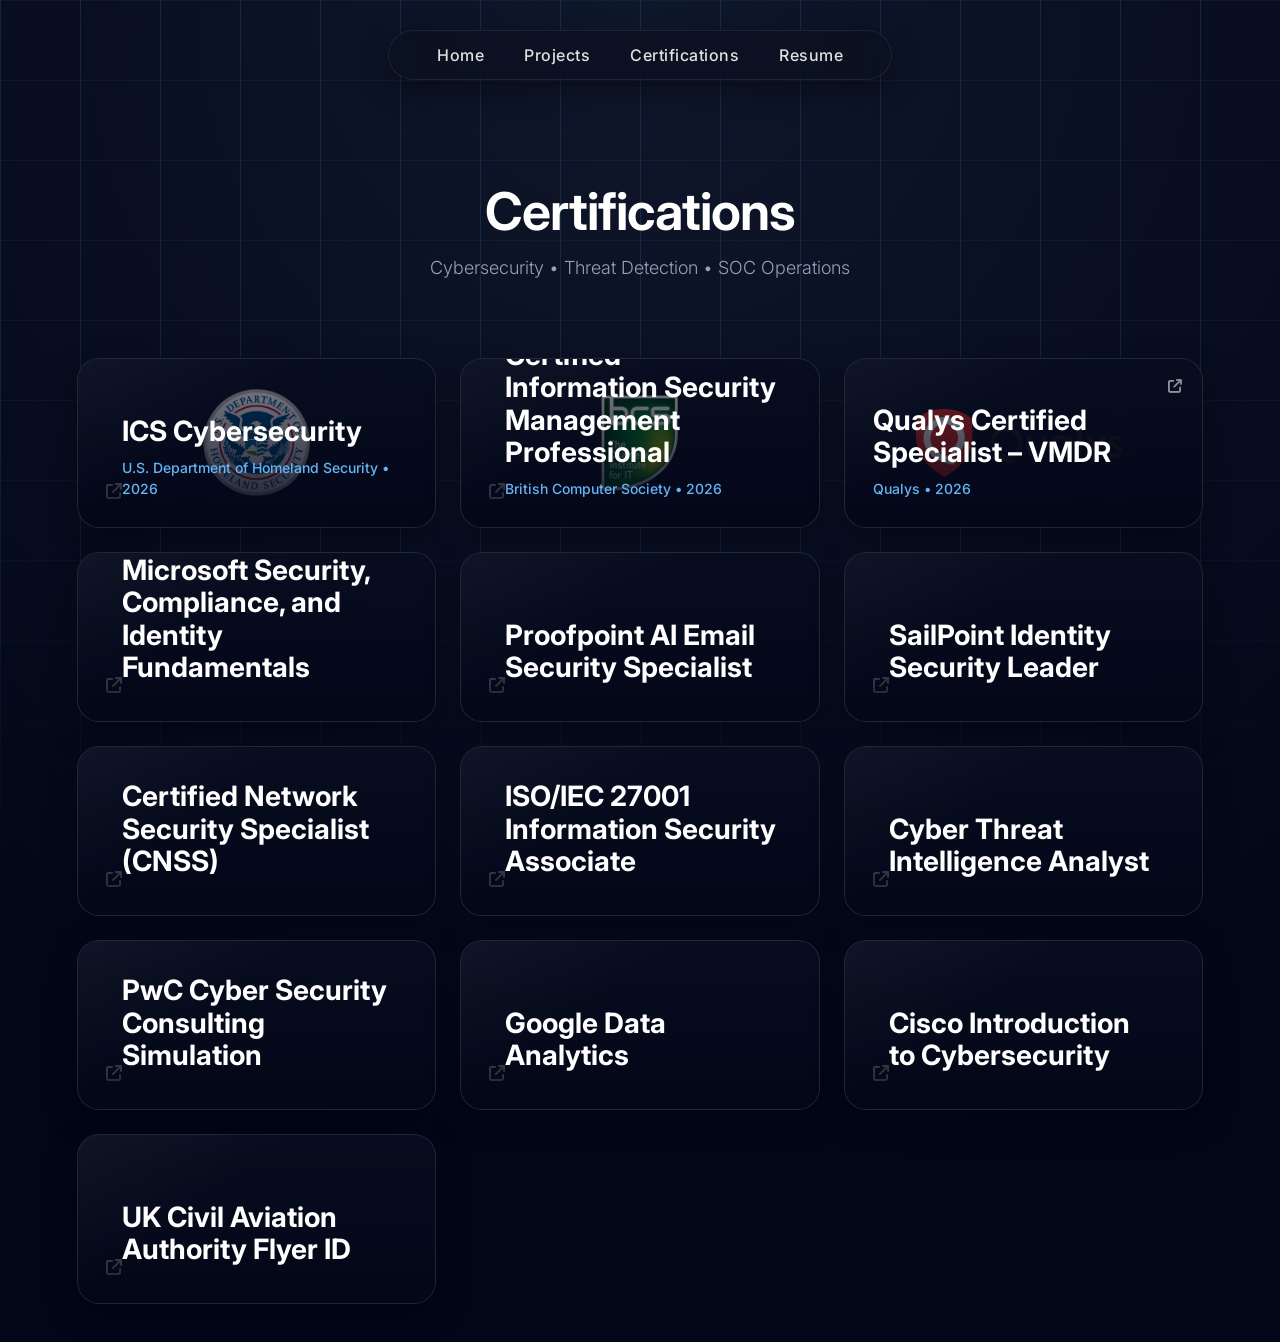
==== certifications.html @ 622c4295 "Fix background image for micro class" ====
<!DOCTYPE html>
<html lang="en">

<head>

<meta charset="utf-8">
<title>Certifications | Yatish W</title>

<meta name="viewport" content="width=device-width, initial-scale=1.0">

<!-- GOOGLE FONT -->
<link href="https://fonts.googleapis.com/css2?family=Inter:wght@300;400;500;600;700&display=swap" rel="stylesheet">

<!-- FONT AWESOME -->
<link rel="stylesheet" href="https://cdnjs.cloudflare.com/ajax/libs/font-awesome/6.5.0/css/all.min.css">

<style>

/* ================= RESET ================= */

*{
margin:0;
padding:0;
box-sizing:border-box;
font-family:'Inter',sans-serif;
}

body{

background:
radial-gradient(circle at top,#0f172a,#020617 80%);

color:white;

overflow-x:hidden;

min-height:100vh;

position:relative;
}

/* ================= GRID BACKGROUND ================= */

body::before{

content:"";

position:fixed;

top:0;
left:0;

width:100%;
height:100%;

background:

repeating-linear-gradient(
to right,
rgba(66,165,245,0.18) 0px,
rgba(66,165,245,0.18) 1px,
transparent 1px,
transparent 80px
),

repeating-linear-gradient(
to bottom,
rgba(66,165,245,0.08) 0px,
rgba(66,165,245,0.08) 1px,
transparent 1px,
transparent 80px
);

mask-image:
linear-gradient(
to bottom,
rgba(0,0,0,0.95),
rgba(0,0,0,0.75),
transparent
);

animation:gridMove 10s linear infinite;

z-index:-2;
}

@keyframes gridMove{

0%{
background-position:0 0;
}

100%{
background-position:0 80px;
}
}

/* ================= NAVBAR ================= */

.nav{
  position: fixed;
  top: 30px;
  left: 50%;
  transform: translateX(-50%);
  z-index: 100;

  background: rgba(10,15,30,0.6);
  padding: 14px 30px;
  border-radius: 40px;

  backdrop-filter: blur(12px);
  border: 1px solid rgba(255,255,255,0.08);

  box-shadow: 0 10px 30px rgba(0,0,0,0.4);
}

.nav a{
  margin: 0 18px;
  color: #e0e0e0;
  text-decoration: none;
  font-size: 16px;   /* 👈 bigger */
  font-weight: 500;
  letter-spacing: 0.5px;

  transition: 0.3s;
  position: relative;
}



.nav a::after{
  content:"";
  position:absolute;
  bottom:-6px;
  left:0;
  width:0%;
  height:2px;
  background:#42a5f5;
  transition:0.3s;
}

.nav a:hover::after{
  width:100%;
}

.nav a:hover{
  color:#ffffff;
}

/* ================= PAGE TITLE ================= */

.page-title{

padding-top:180px;

text-align:center;

position:relative;
z-index:2;
}

.page-title h1{

font-size:52px;

font-weight:650;

letter-spacing:-1px;

margin-bottom:14px;
}

.page-title p{

font-size:18px;

font-weight:300;

color:#94a3b8;
}

/* ================= FEATURED CERTIFICATIONS ================= */

.featured-certs{

width:88%;

margin:80px auto 38px;

display:grid;

grid-template-columns:
repeat(3,1fr);

gap:24px;

position:relative;
z-index:2;
}

.featured-cert{

position:relative;

height:170px;

padding:28px;

display:flex;
align-items:flex-end;

border-radius:22px;

overflow:hidden;

text-decoration:none;

color:white;

background-repeat:no-repeat;
background-position:center;
background-size:60%;

background-color:
rgba(15,23,42,0.82);

border:
1px solid rgba(255,255,255,0.08);

backdrop-filter:blur(12px);

transition:0.32s ease;

box-shadow:
0 10px 30px rgba(0,0,0,0.35);

isolation:isolate;
}

/* ================= FAINT LOGO OVERLAY ================= */

.featured-cert::before{
content:"";

position:absolute;
inset:0;

background:
linear-gradient(
180deg,
rgba(2,6,23,0.48) 0%,
rgba(2,6,23,0.72) 55%,
rgba(2,6,23,0.92) 100%
);

z-index:1;
}

/* ================= PREMIUM SURFACE ================= */

.featured-cert::after{

content:"";

position:absolute;

top:0;
left:0;

width:100%;
height:100%;

background:
linear-gradient(
145deg,
rgba(255,255,255,0.035),
transparent 38%
);

z-index:1;
}

/* ================= FEATURED CONTENT ================= */

.featured-content{

position:relative;

z-index:2;

max-width:90%;
}

.featured-content h3{

font-size:28px;

font-weight:700;

line-height:1.15;

margin-bottom:10px;

color:white;
}

.featured-content span{

font-size:14px;

font-weight:500;

color:#64b5f6;

line-height:1.5;
}

/* ================= FEATURED HOVER ================= */

.featured-cert:hover{

transform:
translateY(-4px);

border-color:
rgba(66,165,245,0.18);

box-shadow:
0 0 18px rgba(66,165,245,0.08),
0 16px 40px rgba(0,0,0,0.42);
}

.featured-cert:active{

transform:
translateY(-1px)
scale(0.992);

transition:0.08s;
}

/* ================= BACKGROUND LOGOS ================= */

.sc900{
background-image:url('images/Homeland-Security.png');
background-size:30%;
background-position:center;  
}

.cismp{
background-image:url('images/bcs.png');
background-size:30%;
background-position:center;
}

.proofpoint{
background-image:url('images/Qualys.png');

.micro{
background-image:url('images/microsoft-logo.svg');
background-size:30%;
background-position:center  
}




/* ================= HOVER ZOOM ================= */

.sc900:hover{
background-size:34%;
}

.cismp:hover{
background-size:34%;
}

.proofpoint:hover{
background-size:64%;
}




/* external link icon */

.cert-link{

position:absolute;

top:20px;
right:20px;

z-index:3;

font-size:14px;

color:
rgba(255,255,255,0.55);

transition:0.25s ease;
}

.featured-cert:hover .cert-link{

color:#90caf9;

transform:translate(2px,-2px);
}









  

  

/* ================= OTHER CERTIFICATIONS ================= */

.other-certs{

width:88%;

margin:0 auto 90px;

display:grid;

grid-template-columns:
repeat(3,1fr);

gap:16px;

position:relative;
z-index:2;
}

.mini-cert{

display:flex;
align-items:center;

gap:12px;

padding:18px;

border-radius:16px;

background:
rgba(255,255,255,0.04);

border:
1px solid rgba(255,255,255,0.08);

backdrop-filter:blur(8px);

transition:0.25s ease;

font-size:14px;
font-weight:550;

color:#dbeafe;
}

.mini-cert:hover{

transform:translateY(-2px);

border-color:
rgba(66,165,245,0.18);

background:
rgba(255,255,255,0.055);
}

.mini-cert i{

font-size:14px;

color:#64b5f6;
}





/* mini cert layout */

.mini-cert{

display:flex;
align-items:center;
justify-content:space-between;

text-decoration:none;
}

/* left side */

.mini-cert-left{

display:flex;
align-items:center;

gap:12px;
}

/* external icon */

.mini-link{

font-size:12px;

opacity:0.45;

transition:0.25s ease;

color:#94a3b8;
}

.mini-cert:hover .mini-link{

opacity:1;

transform:translate(2px,-2px);

color:#90caf9;
}





  

/* ================= FOOTER ================= */

footer{

text-align:center;

padding:50px 20px 60px;

color:#64748b;

font-size:15px;

position:relative;
z-index:2;
}

/* ================= SCROLLBAR ================= */

/* Chrome, Edge, Safari */
::-webkit-scrollbar{
width:12px;
}

::-webkit-scrollbar-track{
background:#020617;
}

::-webkit-scrollbar-thumb{
background:
linear-gradient(
180deg,
#1e3a8a,
#42a5f5
);

border-radius:20px;

border:2px solid #020617;

box-shadow:
0 0 10px rgba(66,165,245,0.35);
}

::-webkit-scrollbar-thumb:hover{
background:
linear-gradient(
180deg,
#42a5f5,
#90caf9
);

box-shadow:
0 0 14px rgba(66,165,245,0.6);
}

/* Firefox */
html{
scrollbar-width:thin;
scrollbar-color:#42a5f5 #020617;
}

/* ================= MOBILE ================= */

@media(max-width:768px){

.page-title{

padding-top:140px;

padding-left:20px;
padding-right:20px;
}

.page-title h1{

font-size:40px;

line-height:1.1;
}

.page-title p{

font-size:15px;

line-height:1.6;

margin-top:12px;
}

/* featured certs */

.featured-certs{

width:92%;

margin:55px auto 28px;

grid-template-columns:1fr;

gap:20px;
}

.featured-cert{

height:165px;

padding:24px;
}

.featured-content h3{

font-size:22px;

line-height:1.2;
}

.featured-content span{

font-size:14px;
}

/* mini certs */

.other-certs{

width:92%;

grid-template-columns:1fr;

gap:14px;

margin-bottom:70px;
}

.mini-cert{

padding:16px;

font-size:14px;
}

/* navbar */

.nav{

width:92%;

padding:14px 12px;

top:18px;

display:flex;

justify-content:center;

align-items:center;

flex-wrap:nowrap;

overflow-x:auto;

gap:2px;
}

.nav a{

font-size:14px;

margin:0 8px;

white-space:nowrap;
}
}

</style>





<script type="text/javascript">
    (function(c,l,a,r,i,t,y){
        c[a]=c[a]||function(){(c[a].q=c[a].q||[]).push(arguments)};
        t=l.createElement(r);t.async=1;t.src="https://www.clarity.ms/tag/"+i;
        y=l.getElementsByTagName(r)[0];y.parentNode.insertBefore(t,y);
    })(window, document, "clarity", "script", "xq33eeve80");
</script>







  

</head>

<body>

<!-- ================= NAVBAR ================= -->

<nav class="nav">

<a href="index.html">Home</a>
<a href="projects.html">Projects</a>
<a href="certifications.html">Certifications</a>
<a href="docs/Resume_Yatish1.pdf" target="_blank">Resume</a>

</nav>

<!-- ================= TITLE ================= -->

<div class="page-title">

<h1>Certifications</h1>

<p>
Cybersecurity • Threat Detection • SOC Operations
</p>

</div>

<!-- ================= FEATURED CERTIFICATIONS ================= -->

<div class="featured-certs">

<!-- SC-900 -->

<a href="docs/Homeland-Security.pdf" target="_blank" class="featured-cert sc900"
  
    target="_blank">

<i class="fa-solid fa-arrow-up-right-from-square cert-link"></i>

<div class="featured-content">

<h3>
ICS Cybersecurity
</h3>

<span>
U.S. Department of Homeland Security • 2026
</span>

</div>

</a>

<!-- CISMP -->

<a href="docs/Bcs cismp.pdf" target="_blank" class="featured-cert cismp">

 <i class="fa-solid fa-arrow-up-right-from-square cert-link"></i> 

<div class="featured-content">

<h3>
Certified Information Security Management Professional
</h3>

<span>
British Computer Society • 2026
</span>

</div>

</a>

<!-- Qualys -->

<a href="docs/Qualys Certificate.pdf" target="_blank" class="featured-cert proofpoint">

    <i class="fa-solid fa-arrow-up-right-from-square cert-link"></i> 

    <div class="featured-content">

        <h3>
            Qualys Certified Specialist – VMDR
        </h3>

        <span>
            Qualys • 2026
</span>

</div>

</a>



<!-- Microsoft -->
    <a href="https://www.credly.com/badges/bbd2a710-43c0-40e8-9e4b-80d437e04bd6/public_url" target="_blank" class="featured-cert micro">
        <i class="fa-solid fa-arrow-up-right-from-square cert-link"></i>
        <div class="featured-content">
            <h3>Microsoft Security, Compliance, and Identity Fundamentals</h3>
        </div>
    </a>

    <!-- Proofpoint -->
    <a href="https://www.credly.com/badges/b06499f8-d69c-4414-a559-46ba6478917c/public_url" target="_blank" class="featured-cert">
        <i class="fa-solid fa-arrow-up-right-from-square cert-link"></i>
        <div class="featured-content">
            <h3>Proofpoint AI Email Security Specialist</h3>
        </div>
    </a>

    <!-- SailPoint -->
    <a href="https://www.credly.com/badges/ff4d073c-ae84-4659-8900-928c54cfb451/public_url" target="_blank" class="featured-cert">
        <i class="fa-solid fa-arrow-up-right-from-square cert-link"></i>
        <div class="featured-content">
            <h3>SailPoint Identity Security Leader</h3>
        </div>
    </a>

    <!-- CNSS -->
    <a href="https://ondemand.defensityone.com/certificates/ri9jwr5vy1" target="_blank" class="featured-cert">
        <i class="fa-solid fa-arrow-up-right-from-square cert-link"></i>
        <div class="featured-content">
            <h3>Certified Network Security Specialist (CNSS)</h3>
        </div>
    </a>

    <!-- ISO -->
    <a href="https://www.skillfront.com/Badges/32497731755258" target="_blank" class="featured-cert">
        <i class="fa-solid fa-arrow-up-right-from-square cert-link"></i>
        <div class="featured-content">
            <h3>ISO/IEC 27001 Information Security Associate</h3>
        </div>
    </a>

    <!-- Arcx -->
    <a href="https://arcx.io/verify-certificate?id=b89d507d616e42e2e4e985c7f6fbc791b1961804&k=2d405b2c38d14100a7f5d690a34505da" target="_blank" class="featured-cert">
        <i class="fa-solid fa-arrow-up-right-from-square cert-link"></i>
        <div class="featured-content">
            <h3>Cyber Threat Intelligence Analyst</h3>
        </div>
    </a>

    <!-- PwC -->
    <a href="https://www.theforage.com/completion-certificates/CA4pBqsy4b4PdyaBP/4KqDALSkyRNPXjQGa_CA4pBqsy4b4PdyaBP_fCichwQGFxbxasX4z_1770498147057_completion_certificate.pdf" target="_blank" class="featured-cert">
        <i class="fa-solid fa-arrow-up-right-from-square cert-link"></i>
        <div class="featured-content">
            <h3>PwC Cyber Security Consulting Simulation</h3>
        </div>
    </a>

    <!-- Google -->
    <a href="https://www.coursera.org/account/accomplishments/certificate/AM7U6J5WQQ78" target="_blank" class="featured-cert">
        <i class="fa-solid fa-arrow-up-right-from-square cert-link"></i>
        <div class="featured-content">
            <h3>Google Data Analytics</h3>
        </div>
    </a>

    <!-- Cisco -->
    <a href="https://www.credly.com/badges/56678c86-3297-44b3-81d3-ac345a11e1e8/public_url" target="_blank" class="featured-cert">
        <i class="fa-solid fa-arrow-up-right-from-square cert-link"></i>
        <div class="featured-content">
            <h3>Cisco Introduction to Cybersecurity</h3>
        </div>
    </a>

    <!-- UK CAA -->
    <a href="docs/View user certificate _ UK Civil Aviation Authority.pdf" target="_blank" rel="noopener noreferrer" class="featured-cert">
        <i class="fa-solid fa-arrow-up-right-from-square cert-link"></i>
        <div class="featured-content">
            <h3>UK Civil Aviation Authority Flyer ID</h3>
        </div>
    </a>

</div>










  
</div>

<!-- ================= FOOTER ================= -->


</body>
</html>
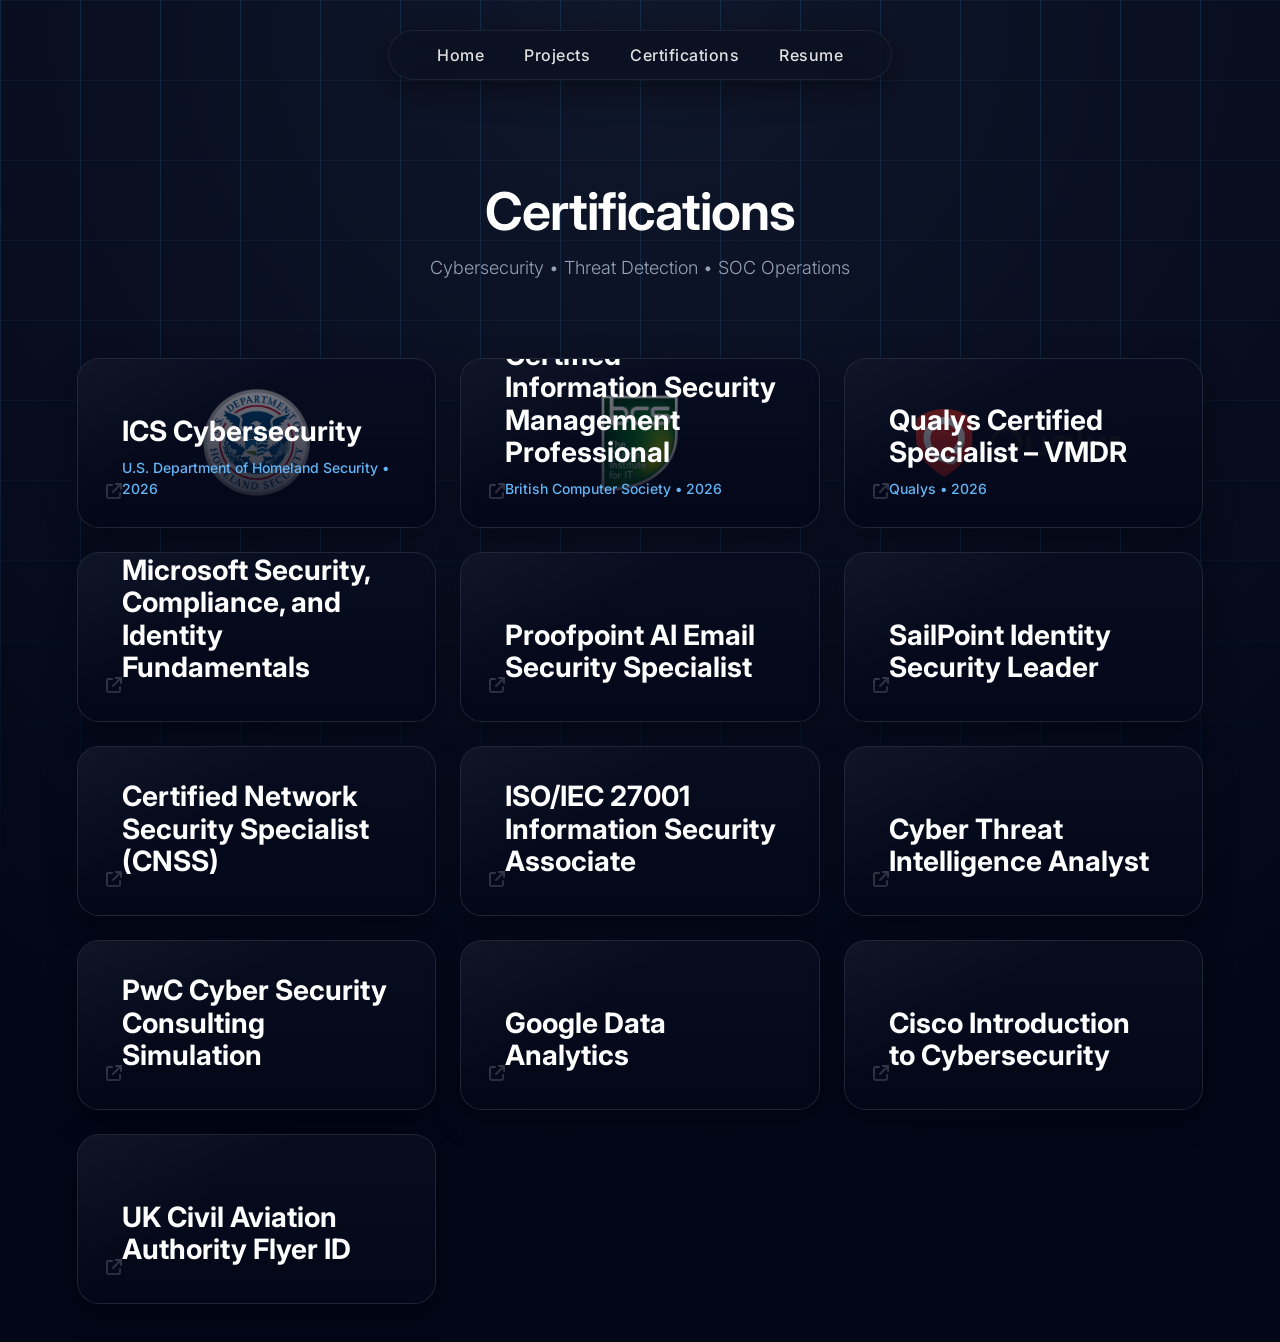
==== commit 7f9755df: "Update certifications.html" ====
--- a/certifications.html
+++ b/certifications.html
@@ -357,7 +357,7 @@
 background-image:url('images/Qualys.png');
 
 .micro{
-background-image:url('images/microsoft-logo.svg');
+background-image:url('images/microsoft-logo.png');
 background-size:30%;
 background-position:center  
 }
@@ -378,6 +378,10 @@
 .proofpoint:hover{
 background-size:64%;
 }
+
+
+.micro:hover{
+background-size:34%;
 
 
 
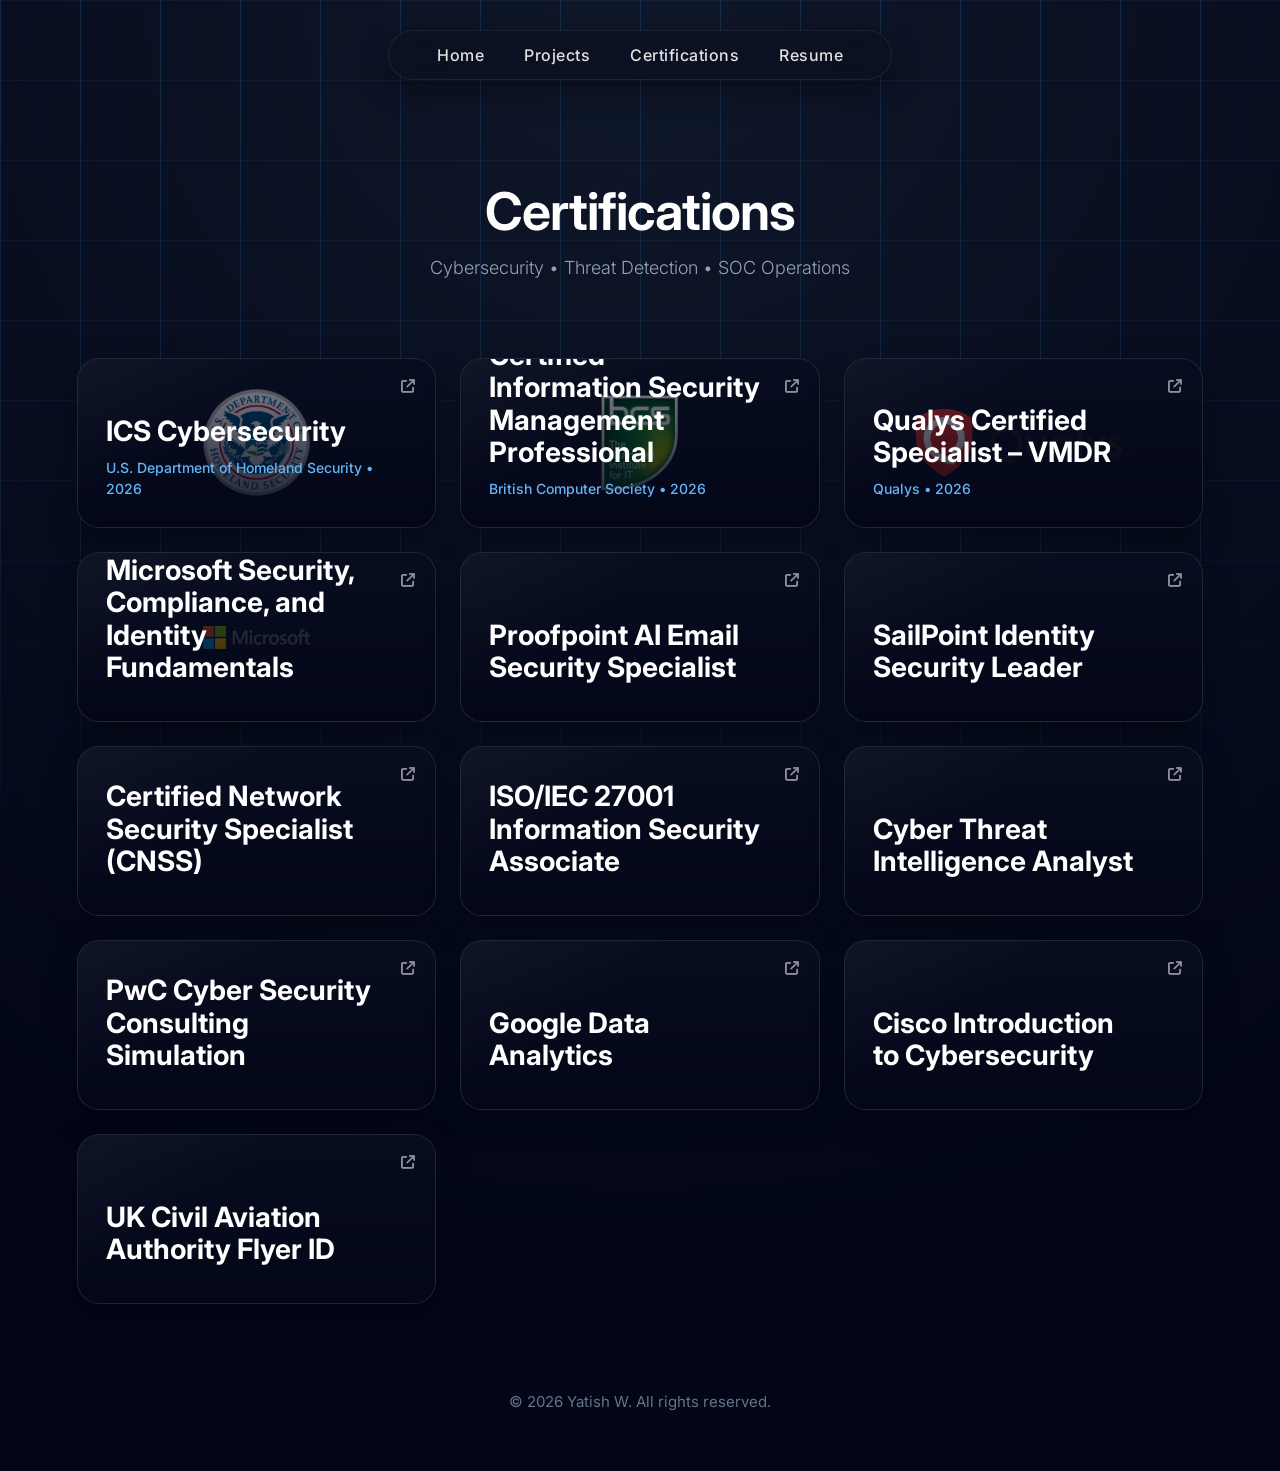
==== commit 3de3858d: "Update certifications.html" ====
--- a/certifications.html
+++ b/certifications.html
@@ -353,16 +353,16 @@
 background-position:center;
 }
 
+/* FIXED CLOSING BRACKETS HERE */
 .proofpoint{
-background-image:url('images/Qualys.png');
+    background-image:url('images/Qualys.png');
+}
 
 .micro{
-background-image:url('images/microsoft-logo.png');
-background-size:30%;
-background-position:center  
-}
-
-
+    background-image:url('images/microsoft-logo.png');
+    background-size:30%;
+    background-position:center;  
+}
 
 
 /* ================= HOVER ZOOM ================= */
@@ -379,11 +379,9 @@
 background-size:64%;
 }
 
-
 .micro:hover{
 background-size:34%;
-
-
+}
 
 
 /* external link icon */
@@ -412,134 +410,6 @@
 transform:translate(2px,-2px);
 }
 
-
-
-
-
-
-
-
-
-  
-
-  
-
-/* ================= OTHER CERTIFICATIONS ================= */
-
-.other-certs{
-
-width:88%;
-
-margin:0 auto 90px;
-
-display:grid;
-
-grid-template-columns:
-repeat(3,1fr);
-
-gap:16px;
-
-position:relative;
-z-index:2;
-}
-
-.mini-cert{
-
-display:flex;
-align-items:center;
-
-gap:12px;
-
-padding:18px;
-
-border-radius:16px;
-
-background:
-rgba(255,255,255,0.04);
-
-border:
-1px solid rgba(255,255,255,0.08);
-
-backdrop-filter:blur(8px);
-
-transition:0.25s ease;
-
-font-size:14px;
-font-weight:550;
-
-color:#dbeafe;
-}
-
-.mini-cert:hover{
-
-transform:translateY(-2px);
-
-border-color:
-rgba(66,165,245,0.18);
-
-background:
-rgba(255,255,255,0.055);
-}
-
-.mini-cert i{
-
-font-size:14px;
-
-color:#64b5f6;
-}
-
-
-
-
-
-/* mini cert layout */
-
-.mini-cert{
-
-display:flex;
-align-items:center;
-justify-content:space-between;
-
-text-decoration:none;
-}
-
-/* left side */
-
-.mini-cert-left{
-
-display:flex;
-align-items:center;
-
-gap:12px;
-}
-
-/* external icon */
-
-.mini-link{
-
-font-size:12px;
-
-opacity:0.45;
-
-transition:0.25s ease;
-
-color:#94a3b8;
-}
-
-.mini-cert:hover .mini-link{
-
-opacity:1;
-
-transform:translate(2px,-2px);
-
-color:#90caf9;
-}
-
-
-
-
-
-  
 
 /* ================= FOOTER ================= */
 
@@ -662,26 +532,6 @@
 font-size:14px;
 }
 
-/* mini certs */
-
-.other-certs{
-
-width:92%;
-
-grid-template-columns:1fr;
-
-gap:14px;
-
-margin-bottom:70px;
-}
-
-.mini-cert{
-
-padding:16px;
-
-font-size:14px;
-}
-
 /* navbar */
 
 .nav{
@@ -729,14 +579,6 @@
     })(window, document, "clarity", "script", "xq33eeve80");
 </script>
 
-
-
-
-
-
-
-  
-
 </head>
 
 <body>
@@ -769,165 +611,118 @@
 <div class="featured-certs">
 
 <!-- SC-900 -->
-
-<a href="docs/Homeland-Security.pdf" target="_blank" class="featured-cert sc900"
-  
-    target="_blank">
-
-<i class="fa-solid fa-arrow-up-right-from-square cert-link"></i>
-
-<div class="featured-content">
-
-<h3>
-ICS Cybersecurity
-</h3>
-
-<span>
-U.S. Department of Homeland Security • 2026
-</span>
-
-</div>
-
+<a href="docs/Homeland-Security.pdf" target="_blank" class="featured-cert sc900">
+    <i class="fa-solid fa-arrow-up-right-from-square cert-link"></i>
+    <div class="featured-content">
+        <h3>ICS Cybersecurity</h3>
+        <span>U.S. Department of Homeland Security • 2026</span>
+    </div>
 </a>
 
 <!-- CISMP -->
-
 <a href="docs/Bcs cismp.pdf" target="_blank" class="featured-cert cismp">
-
- <i class="fa-solid fa-arrow-up-right-from-square cert-link"></i> 
-
-<div class="featured-content">
-
-<h3>
-Certified Information Security Management Professional
-</h3>
-
-<span>
-British Computer Society • 2026
-</span>
-
-</div>
-
+    <i class="fa-solid fa-arrow-up-right-from-square cert-link"></i> 
+    <div class="featured-content">
+        <h3>Certified Information Security Management Professional</h3>
+        <span>British Computer Society • 2026</span>
+    </div>
 </a>
 
 <!-- Qualys -->
-
 <a href="docs/Qualys Certificate.pdf" target="_blank" class="featured-cert proofpoint">
-
     <i class="fa-solid fa-arrow-up-right-from-square cert-link"></i> 
-
-    <div class="featured-content">
-
-        <h3>
-            Qualys Certified Specialist – VMDR
-        </h3>
-
-        <span>
-            Qualys • 2026
-</span>
-
-</div>
-
-</a>
-
-
+    <div class="featured-content">
+        <h3>Qualys Certified Specialist – VMDR</h3>
+        <span>Qualys • 2026</span>
+    </div>
+</a>
 
 <!-- Microsoft -->
-    <a href="https://www.credly.com/badges/bbd2a710-43c0-40e8-9e4b-80d437e04bd6/public_url" target="_blank" class="featured-cert micro">
-        <i class="fa-solid fa-arrow-up-right-from-square cert-link"></i>
-        <div class="featured-content">
-            <h3>Microsoft Security, Compliance, and Identity Fundamentals</h3>
-        </div>
-    </a>
-
-    <!-- Proofpoint -->
-    <a href="https://www.credly.com/badges/b06499f8-d69c-4414-a559-46ba6478917c/public_url" target="_blank" class="featured-cert">
-        <i class="fa-solid fa-arrow-up-right-from-square cert-link"></i>
-        <div class="featured-content">
-            <h3>Proofpoint AI Email Security Specialist</h3>
-        </div>
-    </a>
-
-    <!-- SailPoint -->
-    <a href="https://www.credly.com/badges/ff4d073c-ae84-4659-8900-928c54cfb451/public_url" target="_blank" class="featured-cert">
-        <i class="fa-solid fa-arrow-up-right-from-square cert-link"></i>
-        <div class="featured-content">
-            <h3>SailPoint Identity Security Leader</h3>
-        </div>
-    </a>
-
-    <!-- CNSS -->
-    <a href="https://ondemand.defensityone.com/certificates/ri9jwr5vy1" target="_blank" class="featured-cert">
-        <i class="fa-solid fa-arrow-up-right-from-square cert-link"></i>
-        <div class="featured-content">
-            <h3>Certified Network Security Specialist (CNSS)</h3>
-        </div>
-    </a>
-
-    <!-- ISO -->
-    <a href="https://www.skillfront.com/Badges/32497731755258" target="_blank" class="featured-cert">
-        <i class="fa-solid fa-arrow-up-right-from-square cert-link"></i>
-        <div class="featured-content">
-            <h3>ISO/IEC 27001 Information Security Associate</h3>
-        </div>
-    </a>
-
-    <!-- Arcx -->
-    <a href="https://arcx.io/verify-certificate?id=b89d507d616e42e2e4e985c7f6fbc791b1961804&k=2d405b2c38d14100a7f5d690a34505da" target="_blank" class="featured-cert">
-        <i class="fa-solid fa-arrow-up-right-from-square cert-link"></i>
-        <div class="featured-content">
-            <h3>Cyber Threat Intelligence Analyst</h3>
-        </div>
-    </a>
-
-    <!-- PwC -->
-    <a href="https://www.theforage.com/completion-certificates/CA4pBqsy4b4PdyaBP/4KqDALSkyRNPXjQGa_CA4pBqsy4b4PdyaBP_fCichwQGFxbxasX4z_1770498147057_completion_certificate.pdf" target="_blank" class="featured-cert">
-        <i class="fa-solid fa-arrow-up-right-from-square cert-link"></i>
-        <div class="featured-content">
-            <h3>PwC Cyber Security Consulting Simulation</h3>
-        </div>
-    </a>
-
-    <!-- Google -->
-    <a href="https://www.coursera.org/account/accomplishments/certificate/AM7U6J5WQQ78" target="_blank" class="featured-cert">
-        <i class="fa-solid fa-arrow-up-right-from-square cert-link"></i>
-        <div class="featured-content">
-            <h3>Google Data Analytics</h3>
-        </div>
-    </a>
-
-    <!-- Cisco -->
-    <a href="https://www.credly.com/badges/56678c86-3297-44b3-81d3-ac345a11e1e8/public_url" target="_blank" class="featured-cert">
-        <i class="fa-solid fa-arrow-up-right-from-square cert-link"></i>
-        <div class="featured-content">
-            <h3>Cisco Introduction to Cybersecurity</h3>
-        </div>
-    </a>
-
-    <!-- UK CAA -->
-    <a href="docs/View user certificate _ UK Civil Aviation Authority.pdf" target="_blank" rel="noopener noreferrer" class="featured-cert">
-        <i class="fa-solid fa-arrow-up-right-from-square cert-link"></i>
-        <div class="featured-content">
-            <h3>UK Civil Aviation Authority Flyer ID</h3>
-        </div>
-    </a>
-
-</div>
-
-
-
-
-
-
-
-
-
-
-  
-</div>
+<a href="https://www.credly.com/badges/bbd2a710-43c0-40e8-9e4b-80d437e04bd6/public_url" target="_blank" class="featured-cert micro">
+    <i class="fa-solid fa-arrow-up-right-from-square cert-link"></i>
+    <div class="featured-content">
+        <h3>Microsoft Security, Compliance, and Identity Fundamentals</h3>
+    </div>
+</a>
+
+<!-- Proofpoint -->
+<a href="https://www.credly.com/badges/b06499f8-d69c-4414-a559-46ba6478917c/public_url" target="_blank" class="featured-cert">
+    <i class="fa-solid fa-arrow-up-right-from-square cert-link"></i>
+    <div class="featured-content">
+        <h3>Proofpoint AI Email Security Specialist</h3>
+    </div>
+</a>
+
+<!-- SailPoint -->
+<a href="https://www.credly.com/badges/ff4d073c-ae84-4659-8900-928c54cfb451/public_url" target="_blank" class="featured-cert">
+    <i class="fa-solid fa-arrow-up-right-from-square cert-link"></i>
+    <div class="featured-content">
+        <h3>SailPoint Identity Security Leader</h3>
+    </div>
+</a>
+
+<!-- CNSS -->
+<a href="https://ondemand.defensityone.com/certificates/ri9jwr5vy1" target="_blank" class="featured-cert">
+    <i class="fa-solid fa-arrow-up-right-from-square cert-link"></i>
+    <div class="featured-content">
+        <h3>Certified Network Security Specialist (CNSS)</h3>
+    </div>
+</a>
+
+<!-- ISO -->
+<a href="https://www.skillfront.com/Badges/32497731755258" target="_blank" class="featured-cert">
+    <i class="fa-solid fa-arrow-up-right-from-square cert-link"></i>
+    <div class="featured-content">
+        <h3>ISO/IEC 27001 Information Security Associate</h3>
+    </div>
+</a>
+
+<!-- Arcx -->
+<a href="https://arcx.io/verify-certificate?id=b89d507d616e42e2e4e985c7f6fbc791b1961804&k=2d405b2c38d14100a7f5d690a34505da" target="_blank" class="featured-cert">
+    <i class="fa-solid fa-arrow-up-right-from-square cert-link"></i>
+    <div class="featured-content">
+        <h3>Cyber Threat Intelligence Analyst</h3>
+    </div>
+</a>
+
+<!-- PwC -->
+<a href="https://www.theforage.com/completion-certificates/CA4pBqsy4b4PdyaBP/4KqDALSkyRNPXjQGa_CA4pBqsy4b4PdyaBP_fCichwQGFxbxasX4z_1770498147057_completion_certificate.pdf" target="_blank" class="featured-cert">
+    <i class="fa-solid fa-arrow-up-right-from-square cert-link"></i>
+    <div class="featured-content">
+        <h3>PwC Cyber Security Consulting Simulation</h3>
+    </div>
+</a>
+
+<!-- Google -->
+<a href="https://www.coursera.org/account/accomplishments/certificate/AM7U6J5WQQ78" target="_blank" class="featured-cert">
+    <i class="fa-solid fa-arrow-up-right-from-square cert-link"></i>
+    <div class="featured-content">
+        <h3>Google Data Analytics</h3>
+    </div>
+</a>
+
+<!-- Cisco -->
+<a href="https://www.credly.com/badges/56678c86-3297-44b3-81d3-ac345a11e1e8/public_url" target="_blank" class="featured-cert">
+    <i class="fa-solid fa-arrow-up-right-from-square cert-link"></i>
+    <div class="featured-content">
+        <h3>Cisco Introduction to Cybersecurity</h3>
+    </div>
+</a>
+
+<!-- UK CAA -->
+<a href="docs/View user certificate _ UK Civil Aviation Authority.pdf" target="_blank" rel="noopener noreferrer" class="featured-cert">
+    <i class="fa-solid fa-arrow-up-right-from-square cert-link"></i>
+    <div class="featured-content">
+        <h3>UK Civil Aviation Authority Flyer ID</h3>
+    </div>
+</a>
+
+</div> <!-- THIS PROPERLY CLOSES THE GRID -->
 
 <!-- ================= FOOTER ================= -->
-
+<footer>
+    <p>&copy; 2026 Yatish W. All rights reserved.</p>
+</footer>
 
 </body>
 </html>
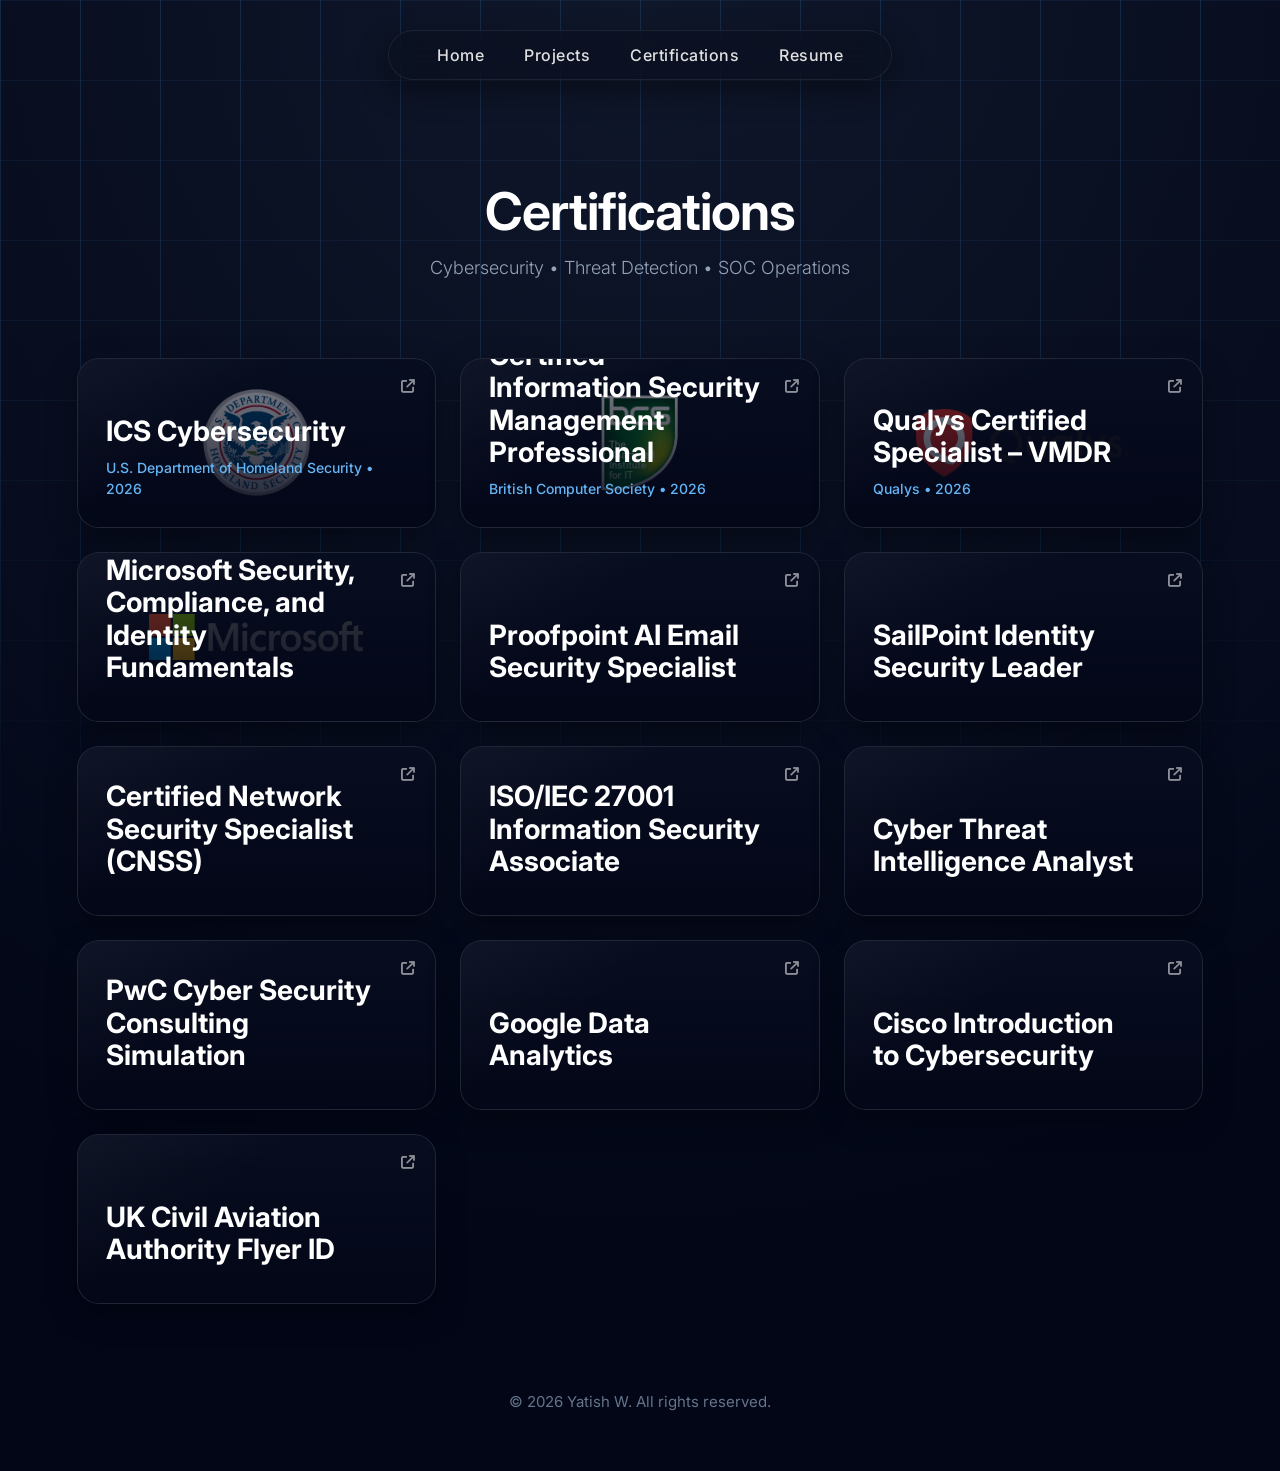
==== commit 1301d77b: "Update certifications.html" ====
--- a/certifications.html
+++ b/certifications.html
@@ -359,9 +359,7 @@
 }
 
 .micro{
-    background-image:url('images/microsoft-logo.png');
-    background-size:30%;
-    background-position:center;  
+    background-image:url('images/microsoft-logo.png');  
 }
 
 
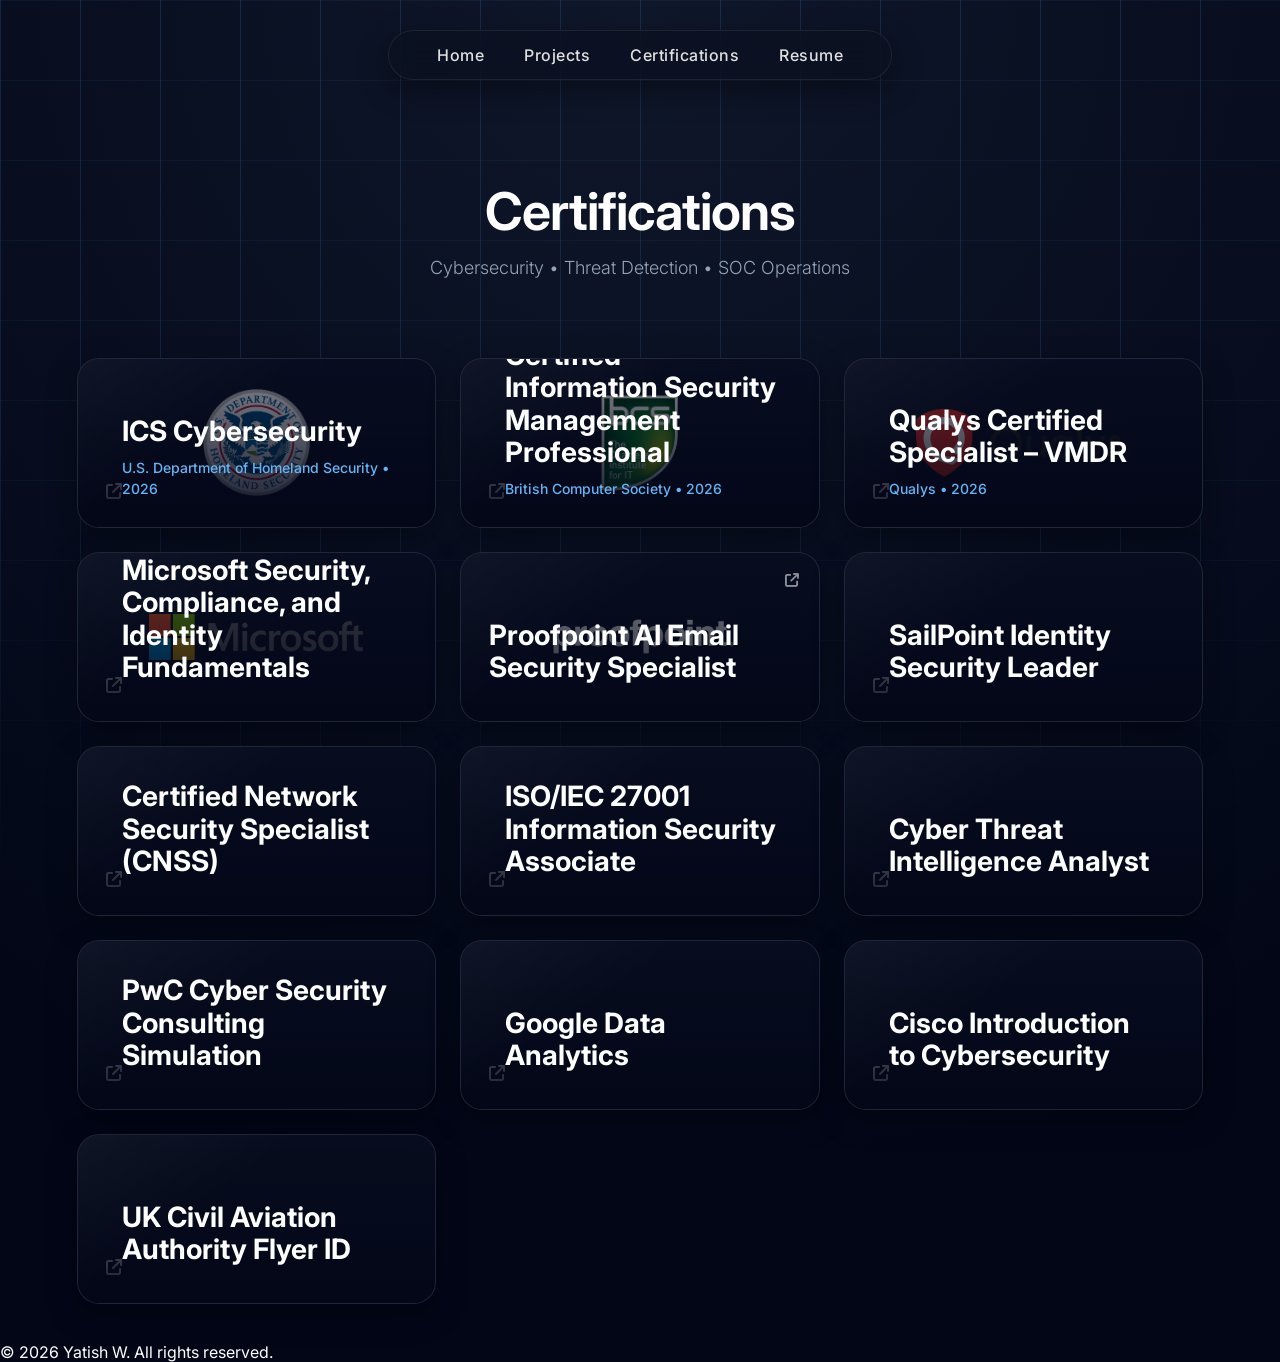
==== commit af93b4a4: "Update certifications.html" ====
--- a/certifications.html
+++ b/certifications.html
@@ -363,6 +363,9 @@
 }
 
 
+.proof{
+    background-image:url('images/proofpoint-logo.png');  
+
 /* ================= HOVER ZOOM ================= */
 
 .sc900:hover{
@@ -378,8 +381,12 @@
 }
 
 .micro:hover{
-background-size:34%;
-}
+background-size:64%;
+}
+
+.proof:hover{
+background-size:64%;
+}  
 
 
 /* external link icon */
@@ -644,7 +651,7 @@
 </a>
 
 <!-- Proofpoint -->
-<a href="https://www.credly.com/badges/b06499f8-d69c-4414-a559-46ba6478917c/public_url" target="_blank" class="featured-cert">
+<a href="https://www.credly.com/badges/b06499f8-d69c-4414-a559-46ba6478917c/public_url" target="_blank" class="featured-cert proof">
     <i class="fa-solid fa-arrow-up-right-from-square cert-link"></i>
     <div class="featured-content">
         <h3>Proofpoint AI Email Security Specialist</h3>
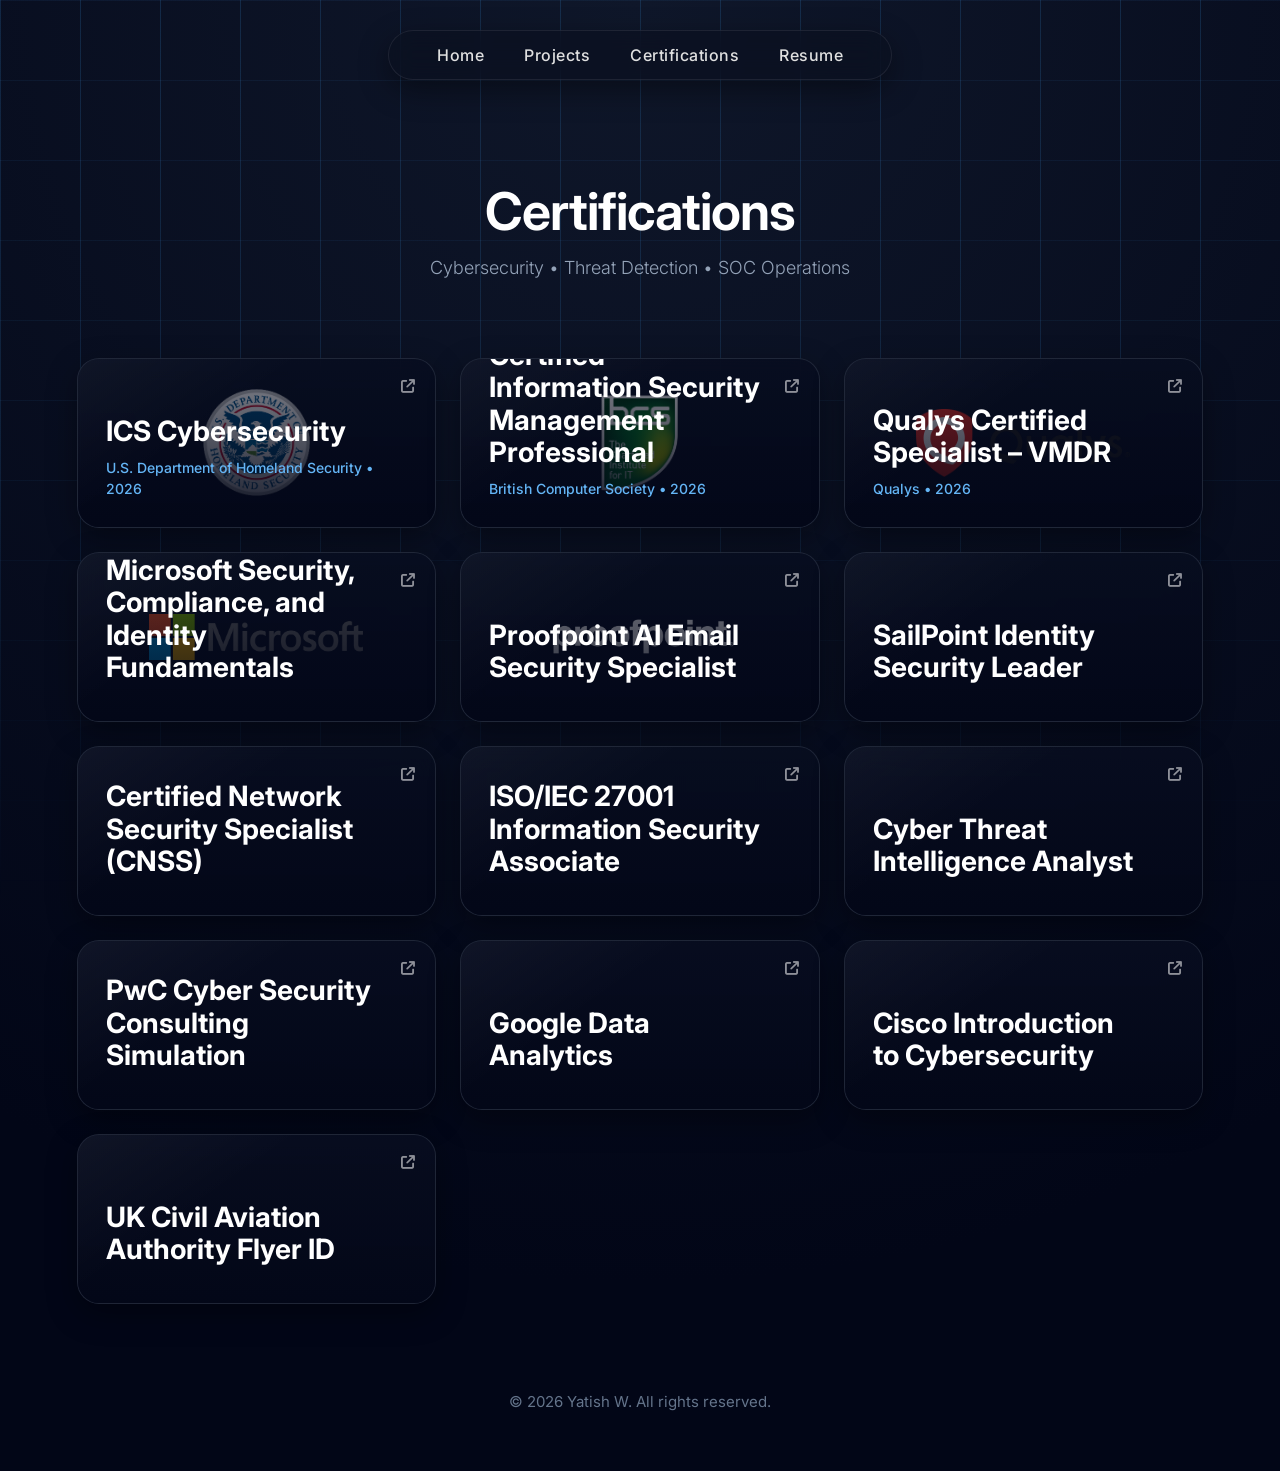
==== commit 64c79187: "Update certifications.html" ====
--- a/certifications.html
+++ b/certifications.html
@@ -364,7 +364,8 @@
 
 
 .proof{
-    background-image:url('images/proofpoint-logo.png');  
+    background-image:url('images/proofpoint-logo.png'); 
+}
 
 /* ================= HOVER ZOOM ================= */
 
